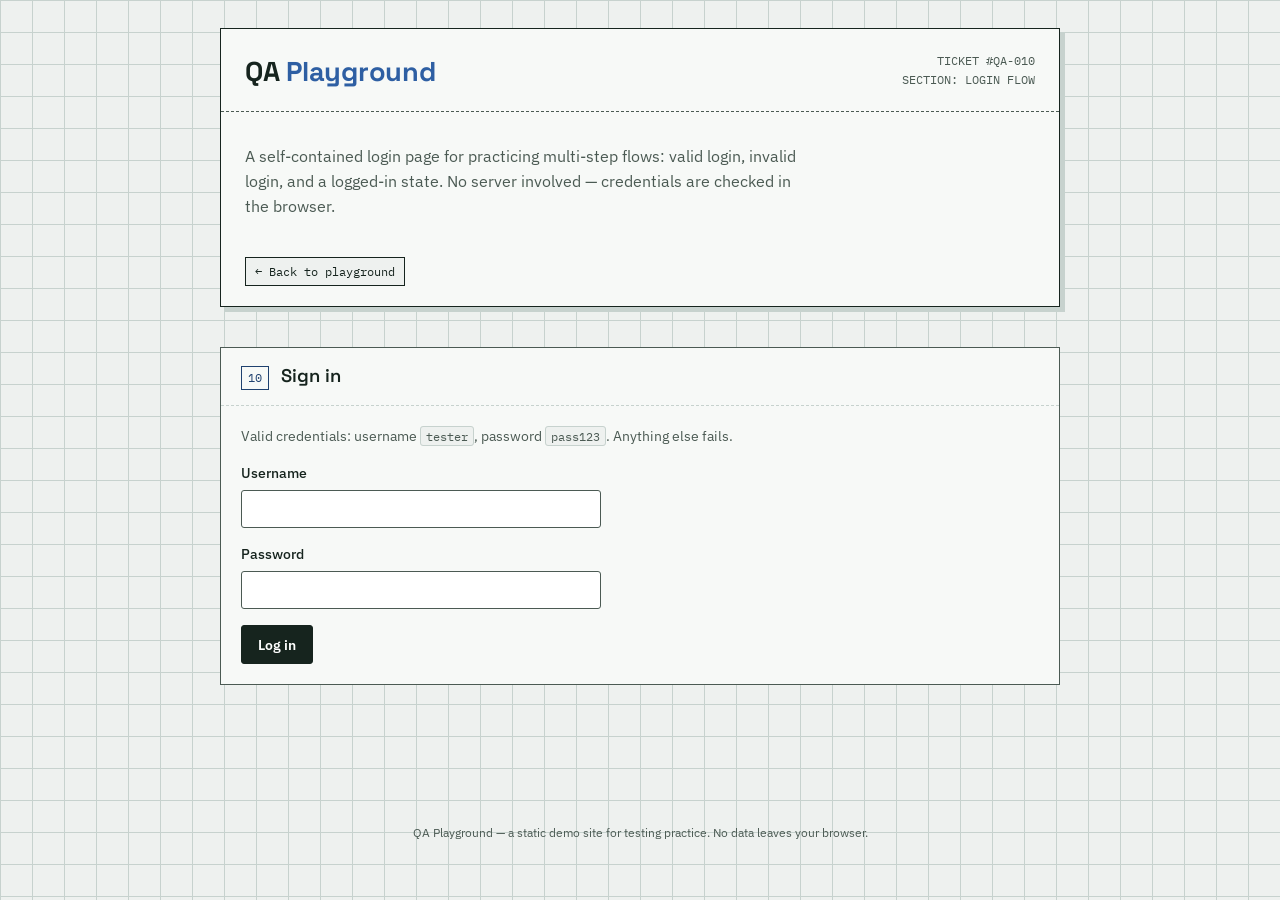
==== login.html @ df065f47 "New commit message" ====
<!DOCTYPE html>
<html lang="en">
<head>
<meta charset="UTF-8">
<meta name="viewport" content="width=device-width, initial-scale=1.0">
<title>QA Playground — Login Flow</title>
<link rel="stylesheet" href="style.css">
</head>
<body>

<div class="wrap">
  <header class="ticket-header">
    <div class="ticket-header__top">
      <h1 class="ticket-header__brand">QA <span>Playground</span></h1>
      <div class="ticket-header__id">TICKET&nbsp;#QA-010<br>SECTION: LOGIN FLOW</div>
    </div>
    <p class="ticket-header__tagline">
      A self-contained login page for practicing multi-step flows: valid login, invalid login,
      and a logged-in state. No server involved — credentials are checked in the browser.
    </p>
    <nav class="testnav">
      <a href="index.html">← Back to playground</a>
    </nav>
  </header>

  <section class="section" id="login-section">
    <div class="section__head">
      <span class="section__num">10</span>
      <h2 class="section__title">Sign in</h2>
    </div>
    <div class="section__body">
      <p class="section__note">
        Valid credentials: username <code>tester</code>, password <code>pass123</code>.
        Anything else fails.
      </p>

      <form id="login-form" novalidate>
        <div class="field">
          <label for="username">Username</label>
          <input type="text" id="username" data-testid="input-username" autocomplete="username">
        </div>
        <div class="field">
          <label for="password">Password</label>
          <input type="password" id="password" data-testid="input-password" autocomplete="current-password">
        </div>
        <button type="submit" id="login-submit" data-testid="btn-login">Log in</button>
      </form>

      <div class="alertbox" id="login-error" data-testid="login-error"></div>
    </div>
  </section>

  <section class="section hidden" id="secure-area" data-testid="secure-area">
    <div class="section__head">
      <span class="section__num">✓</span>
      <h2 class="section__title">Secure Area</h2>
    </div>
    <div class="section__body">
      <p>
        <span class="stamp stamp--pass">LOGGED IN</span>
        &nbsp; Welcome, <strong id="welcome-name" data-testid="welcome-name"></strong>.
        This page is only reachable after a successful login.
      </p>
      <button class="secondary" id="logout-btn" data-testid="btn-logout">Log out</button>
    </div>
  </section>
</div>

<footer>QA Playground — a static demo site for testing practice. No data leaves your browser.</footer>

<script>
  const loginForm = document.getElementById('login-form');
  const loginError = document.getElementById('login-error');
  const loginSection = document.getElementById('login-section');
  const secureArea = document.getElementById('secure-area');
  const welcomeName = document.getElementById('welcome-name');
  const logoutBtn = document.getElementById('logout-btn');

  loginForm.addEventListener('submit', (e) => {
    e.preventDefault();
    const user = document.getElementById('username').value.trim();
    const pass = document.getElementById('password').value;

    if (user === 'tester' && pass === 'pass123') {
      loginError.classList.remove('show', 'fail');
      loginSection.classList.add('hidden');
      secureArea.classList.remove('hidden');
      welcomeName.textContent = user;
    } else {
      loginError.textContent = 'Invalid username or password.';
      loginError.classList.remove('pass');
      loginError.classList.add('show', 'fail');
    }
  });

  logoutBtn.addEventListener('click', () => {
    secureArea.classList.add('hidden');
    loginSection.classList.remove('hidden');
    loginForm.reset();
    loginError.classList.remove('show');
  });
</script>
</body>
</html>
---- style.css ----
/* ============================================================
   QA PLAYGROUND — shared styles
   Theme: inspection ticket / engineering blueprint
   ============================================================ */

@import url('https://fonts.googleapis.com/css2?family=Space+Grotesk:wght@500;600;700&family=IBM+Plex+Sans:wght@400;500;600&family=IBM+Plex+Mono:wght@400;500&display=swap');

:root {
  --paper: #EEF1EF;
  --paper-line: #C7D2CE;
  --card: #F7F9F7;
  --ink: #16241E;
  --ink-soft: #4B5A53;
  --blue: #2E5FA3;
  --blue-dark: #1F416F;
  --pass: #2F7D5F;
  --pass-bg: #E2F0E8;
  --fail: #B23A2E;
  --fail-bg: #F6E3E0;
  --amber: #A9762F;
  --amber-bg: #F3EBDC;
  --radius: 3px;
  --focus: 3px solid #2E5FA3;
}

* { box-sizing: border-box; }

@media (prefers-reduced-motion: reduce) {
  * { animation-duration: 0.001ms !important; transition-duration: 0.001ms !important; }
}

html { scroll-behavior: smooth; }

body {
  margin: 0;
  font-family: 'IBM Plex Sans', system-ui, sans-serif;
  color: var(--ink);
  background:
    linear-gradient(var(--paper-line) 1px, transparent 1px) 0 0 / 100% 32px,
    linear-gradient(90deg, var(--paper-line) 1px, transparent 1px) 0 0 / 32px 100%,
    var(--paper);
  background-attachment: local;
  line-height: 1.55;
}

a { color: var(--blue); }
a:focus-visible, button:focus-visible, input:focus-visible,
select:focus-visible, textarea:focus-visible, [tabindex]:focus-visible {
  outline: var(--focus);
  outline-offset: 2px;
}

.wrap {
  max-width: 880px;
  margin: 0 auto;
  padding: 0 20px 80px;
}

/* ---- Header / ticket stub ---- */
.ticket-header {
  border: 1px solid var(--ink);
  background: var(--card);
  margin: 28px 0 40px;
  position: relative;
  box-shadow: 5px 5px 0 var(--paper-line);
}

.ticket-header__top {
  display: flex;
  justify-content: space-between;
  align-items: flex-start;
  gap: 16px;
  padding: 22px 24px 18px;
  border-bottom: 1px dashed var(--ink-soft);
}

.ticket-header__brand {
  font-family: 'Space Grotesk', sans-serif;
  font-weight: 700;
  font-size: 1.7rem;
  letter-spacing: -0.01em;
  margin: 0;
}

.ticket-header__brand span { color: var(--blue); }

.ticket-header__id {
  font-family: 'IBM Plex Mono', monospace;
  font-size: 0.78rem;
  color: var(--ink-soft);
  text-align: right;
  white-space: nowrap;
}

.ticket-header__tagline {
  padding: 16px 24px 22px;
  max-width: 60ch;
  color: var(--ink-soft);
}

.ticket-header__tagline strong { color: var(--ink); }

nav.testnav {
  display: flex;
  flex-wrap: wrap;
  gap: 2px;
  padding: 0 24px 20px;
}

nav.testnav a {
  font-family: 'IBM Plex Mono', monospace;
  font-size: 0.72rem;
  text-decoration: none;
  color: var(--ink);
  border: 1px solid var(--ink);
  padding: 5px 9px;
  background: var(--paper);
}

nav.testnav a:hover { background: var(--blue); color: #fff; border-color: var(--blue); }

/* ---- Sections as numbered tickets ---- */
.section {
  border: 1px solid var(--ink-soft);
  background: var(--card);
  margin-bottom: 28px;
  position: relative;
}

.section__head {
  display: flex;
  align-items: baseline;
  gap: 12px;
  padding: 14px 20px;
  border-bottom: 1px dashed var(--paper-line);
}

.section__num {
  font-family: 'IBM Plex Mono', monospace;
  font-size: 0.78rem;
  color: var(--blue-dark);
  border: 1px solid var(--blue-dark);
  padding: 1px 6px;
}

.section__title {
  font-family: 'Space Grotesk', sans-serif;
  font-weight: 600;
  font-size: 1.15rem;
  margin: 0;
}

.section__body { padding: 20px; }

.section__note {
  font-size: 0.85rem;
  color: var(--ink-soft);
  margin: 0 0 16px;
}

code, .tag {
  font-family: 'IBM Plex Mono', monospace;
  font-size: 0.78rem;
  background: var(--paper);
  border: 1px solid var(--paper-line);
  padding: 1px 5px;
  border-radius: var(--radius);
}

/* ---- Form controls ---- */
label { display: block; font-size: 0.88rem; font-weight: 500; margin-bottom: 5px; }

.field { margin-bottom: 16px; max-width: 360px; }

input[type="text"], input[type="password"], input[type="email"],
select, textarea {
  width: 100%;
  padding: 8px 10px;
  border: 1px solid var(--ink-soft);
  background: #fff;
  font-family: inherit;
  font-size: 0.95rem;
  border-radius: var(--radius);
}

textarea { resize: vertical; min-height: 70px; }

.checkrow, .radiorow {
  display: flex;
  align-items: center;
  gap: 8px;
  margin-bottom: 8px;
  font-size: 0.92rem;
}

.checkrow input, .radiorow input { width: auto; }

button, .btn {
  font-family: 'IBM Plex Sans', sans-serif;
  font-weight: 600;
  font-size: 0.9rem;
  padding: 9px 16px;
  border: 1px solid var(--ink);
  background: var(--ink);
  color: #fff;
  cursor: pointer;
  border-radius: var(--radius);
}

button.secondary, .btn.secondary {
  background: var(--paper);
  color: var(--ink);
}

button:disabled { opacity: 0.45; cursor: not-allowed; }

button.danger { background: var(--fail); border-color: var(--fail); }

/* ---- Stamps ---- */
.stamp {
  display: inline-block;
  font-family: 'Space Grotesk', sans-serif;
  font-weight: 700;
  font-size: 0.8rem;
  letter-spacing: 0.03em;
  padding: 4px 10px;
  border: 2px solid currentColor;
  border-radius: 4px;
  transform: rotate(-2deg);
}

.stamp--pass { color: var(--pass); background: var(--pass-bg); }
.stamp--fail { color: var(--fail); background: var(--fail-bg); }
.stamp--pending { color: var(--amber); background: var(--amber-bg); }

/* ---- Table ---- */
table { width: 100%; border-collapse: collapse; font-size: 0.9rem; }
th, td { text-align: left; padding: 8px 10px; border-bottom: 1px solid var(--paper-line); }
th { font-family: 'IBM Plex Mono', monospace; font-weight: 500; font-size: 0.75rem; color: var(--ink-soft); cursor: pointer; user-select: none; }
th:hover { color: var(--blue); }
th .arrow { font-size: 0.7rem; margin-left: 3px; }

/* ---- Alert / toast ---- */
.alertbox {
  border: 1px solid var(--ink-soft);
  background: var(--paper);
  padding: 12px 14px;
  margin-top: 14px;
  font-size: 0.88rem;
  display: none;
}
.alertbox.show { display: block; }
.alertbox.pass { border-color: var(--pass); background: var(--pass-bg); color: var(--pass); }
.alertbox.fail { border-color: var(--fail); background: var(--fail-bg); color: var(--fail); }

/* ---- Modal ---- */
.modal-backdrop {
  display: none;
  position: fixed; inset: 0;
  background: rgba(22, 36, 30, 0.55);
  align-items: center; justify-content: center;
  z-index: 50;
}
.modal-backdrop.show { display: flex; }
.modal {
  background: #fff;
  border: 1px solid var(--ink);
  max-width: 380px;
  width: 90%;
  padding: 22px;
  box-shadow: 6px 6px 0 var(--ink-soft);
}
.modal h3 { margin-top: 0; font-family: 'Space Grotesk', sans-serif; }
.modal__actions { display: flex; gap: 10px; margin-top: 18px; }

/* ---- Drag and drop ---- */
.dnd-row { display: flex; gap: 24px; flex-wrap: wrap; }
.dnd-zone {
  border: 2px dashed var(--paper-line);
  min-height: 110px;
  width: 160px;
  padding: 10px;
  font-family: 'IBM Plex Mono', monospace;
  font-size: 0.75rem;
  color: var(--ink-soft);
}
.dnd-zone.over { border-color: var(--blue); background: #E9EFF7; }
.drag-item {
  background: var(--blue);
  color: #fff;
  padding: 8px 10px;
  border-radius: var(--radius);
  cursor: grab;
  font-size: 0.85rem;
  margin-bottom: 8px;
}

/* ---- Tooltip ---- */
.tooltip-wrap { position: relative; display: inline-block; }
.tooltip-bubble {
  position: absolute;
  bottom: 130%;
  left: 50%;
  transform: translateX(-50%);
  background: var(--ink);
  color: #fff;
  font-size: 0.75rem;
  padding: 5px 9px;
  border-radius: var(--radius);
  white-space: nowrap;
  opacity: 0;
  pointer-events: none;
  transition: opacity 0.15s ease;
}
.tooltip-wrap:hover .tooltip-bubble,
.tooltip-wrap:focus-within .tooltip-bubble { opacity: 1; }

/* ---- Loading spinner ---- */
.spinner {
  width: 20px; height: 20px;
  border: 3px solid var(--paper-line);
  border-top-color: var(--blue);
  border-radius: 50%;
  animation: spin 0.8s linear infinite;
  display: inline-block;
  vertical-align: middle;
  margin-right: 8px;
}
@keyframes spin { to { transform: rotate(360deg); } }

/* ---- Frame box ---- */
iframe.demo-frame {
  width: 100%;
  height: 130px;
  border: 1px solid var(--ink-soft);
  background: #fff;
}

/* ---- Footer ---- */
footer {
  text-align: center;
  font-size: 0.78rem;
  color: var(--ink-soft);
  padding: 30px 0 10px;
}

/* ---- Utility ---- */
.grid-2 { display: grid; grid-template-columns: 1fr 1fr; gap: 24px; }
@media (max-width: 640px) { .grid-2 { grid-template-columns: 1fr; } }
.hidden { display: none; }
.mt { margin-top: 14px; }
.center-page {
  min-height: 100vh;
  display: flex;
  align-items: center;
  justify-content: center;
}
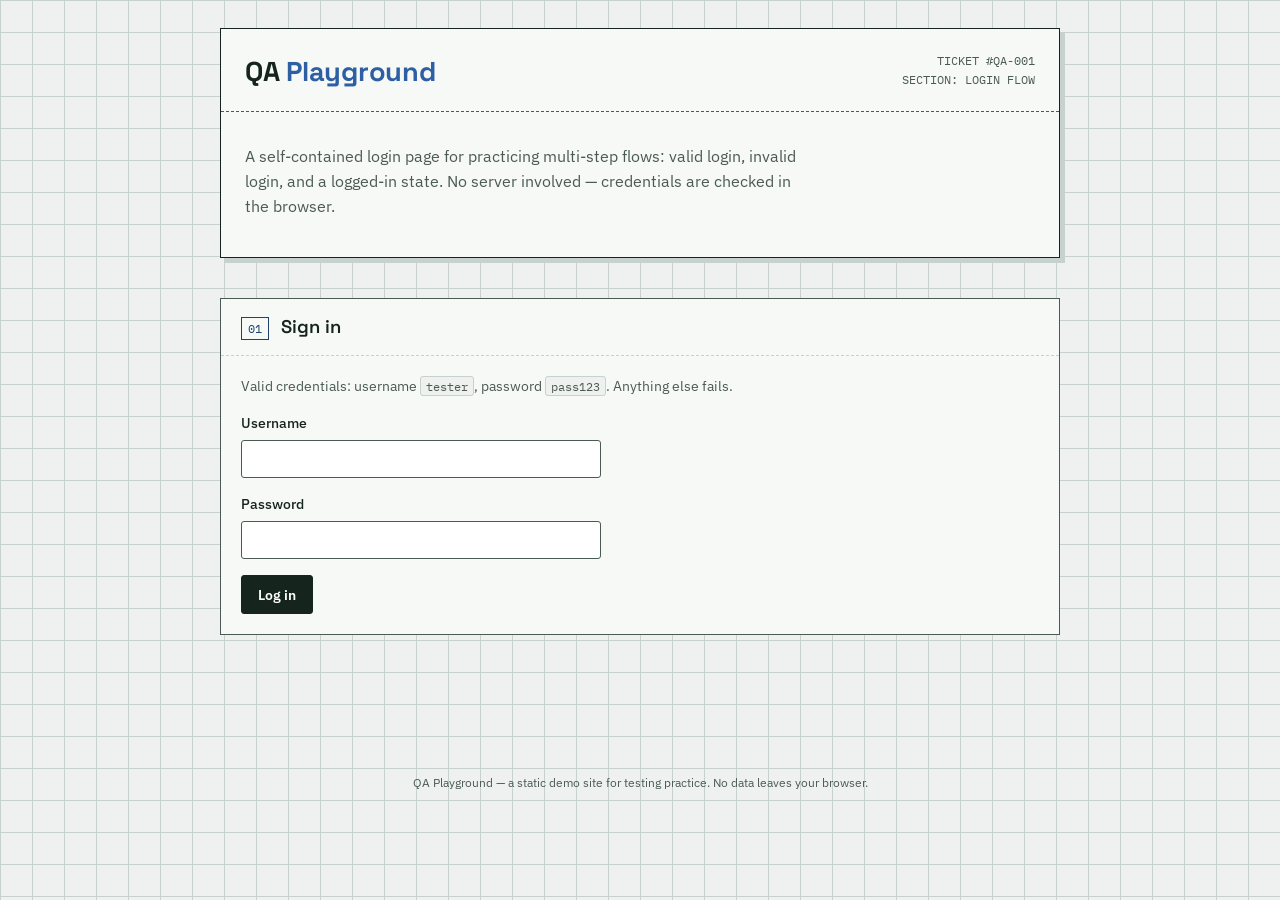
==== commit bb9293b7: "Only Login Changes" ====
--- a/login.html
+++ b/login.html
@@ -2,103 +2,11 @@
 <html lang="en">
 <head>
 <meta charset="UTF-8">
-<meta name="viewport" content="width=device-width, initial-scale=1.0">
-<title>QA Playground — Login Flow</title>
-<link rel="stylesheet" href="style.css">
+<meta http-equiv="refresh" content="0; url=index.html">
+<title>QA Playground — Login</title>
+<script>window.location.replace("index.html");</script>
 </head>
 <body>
-
-<div class="wrap">
-  <header class="ticket-header">
-    <div class="ticket-header__top">
-      <h1 class="ticket-header__brand">QA <span>Playground</span></h1>
-      <div class="ticket-header__id">TICKET&nbsp;#QA-010<br>SECTION: LOGIN FLOW</div>
-    </div>
-    <p class="ticket-header__tagline">
-      A self-contained login page for practicing multi-step flows: valid login, invalid login,
-      and a logged-in state. No server involved — credentials are checked in the browser.
-    </p>
-    <nav class="testnav">
-      <a href="index.html">← Back to playground</a>
-    </nav>
-  </header>
-
-  <section class="section" id="login-section">
-    <div class="section__head">
-      <span class="section__num">10</span>
-      <h2 class="section__title">Sign in</h2>
-    </div>
-    <div class="section__body">
-      <p class="section__note">
-        Valid credentials: username <code>tester</code>, password <code>pass123</code>.
-        Anything else fails.
-      </p>
-
-      <form id="login-form" novalidate>
-        <div class="field">
-          <label for="username">Username</label>
-          <input type="text" id="username" data-testid="input-username" autocomplete="username">
-        </div>
-        <div class="field">
-          <label for="password">Password</label>
-          <input type="password" id="password" data-testid="input-password" autocomplete="current-password">
-        </div>
-        <button type="submit" id="login-submit" data-testid="btn-login">Log in</button>
-      </form>
-
-      <div class="alertbox" id="login-error" data-testid="login-error"></div>
-    </div>
-  </section>
-
-  <section class="section hidden" id="secure-area" data-testid="secure-area">
-    <div class="section__head">
-      <span class="section__num">✓</span>
-      <h2 class="section__title">Secure Area</h2>
-    </div>
-    <div class="section__body">
-      <p>
-        <span class="stamp stamp--pass">LOGGED IN</span>
-        &nbsp; Welcome, <strong id="welcome-name" data-testid="welcome-name"></strong>.
-        This page is only reachable after a successful login.
-      </p>
-      <button class="secondary" id="logout-btn" data-testid="btn-logout">Log out</button>
-    </div>
-  </section>
-</div>
-
-<footer>QA Playground — a static demo site for testing practice. No data leaves your browser.</footer>
-
-<script>
-  const loginForm = document.getElementById('login-form');
-  const loginError = document.getElementById('login-error');
-  const loginSection = document.getElementById('login-section');
-  const secureArea = document.getElementById('secure-area');
-  const welcomeName = document.getElementById('welcome-name');
-  const logoutBtn = document.getElementById('logout-btn');
-
-  loginForm.addEventListener('submit', (e) => {
-    e.preventDefault();
-    const user = document.getElementById('username').value.trim();
-    const pass = document.getElementById('password').value;
-
-    if (user === 'tester' && pass === 'pass123') {
-      loginError.classList.remove('show', 'fail');
-      loginSection.classList.add('hidden');
-      secureArea.classList.remove('hidden');
-      welcomeName.textContent = user;
-    } else {
-      loginError.textContent = 'Invalid username or password.';
-      loginError.classList.remove('pass');
-      loginError.classList.add('show', 'fail');
-    }
-  });
-
-  logoutBtn.addEventListener('click', () => {
-    secureArea.classList.add('hidden');
-    loginSection.classList.remove('hidden');
-    loginForm.reset();
-    loginError.classList.remove('show');
-  });
-</script>
+<p>Redirecting to <a href="index.html">login</a>...</p>
 </body>
 </html>
